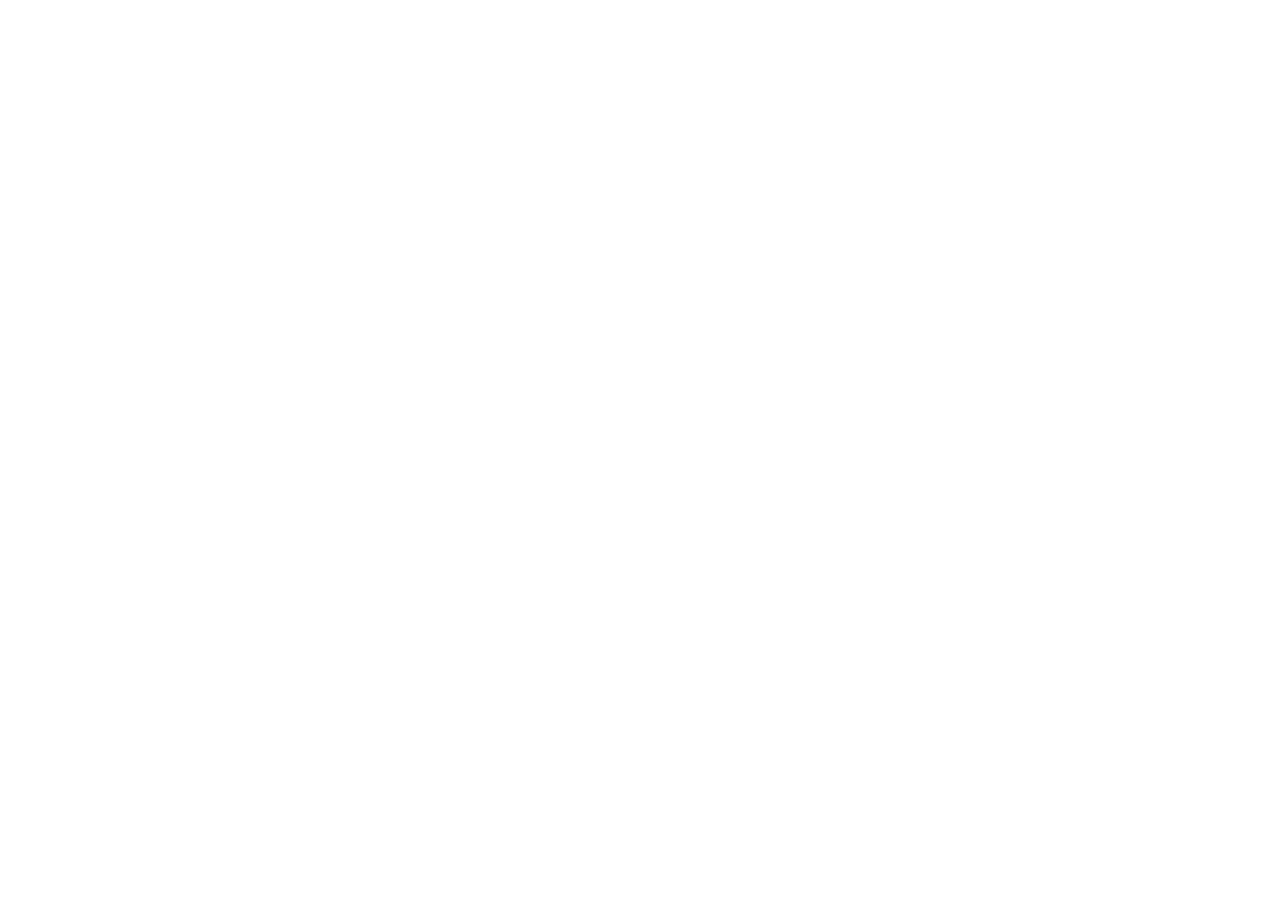
==== index.html @ 340888da "ok" ====
<!DOCTYPE html>
<html lang="en">
<head>
    <meta charset="UTF-8">
    <meta name="viewport" content="width=device-width, initial-scale=1.0">
    <title>Document</title>
    
</head>
<body>
    <nav>
        
    </nav>
    <footer></footer>
</body>
</html>
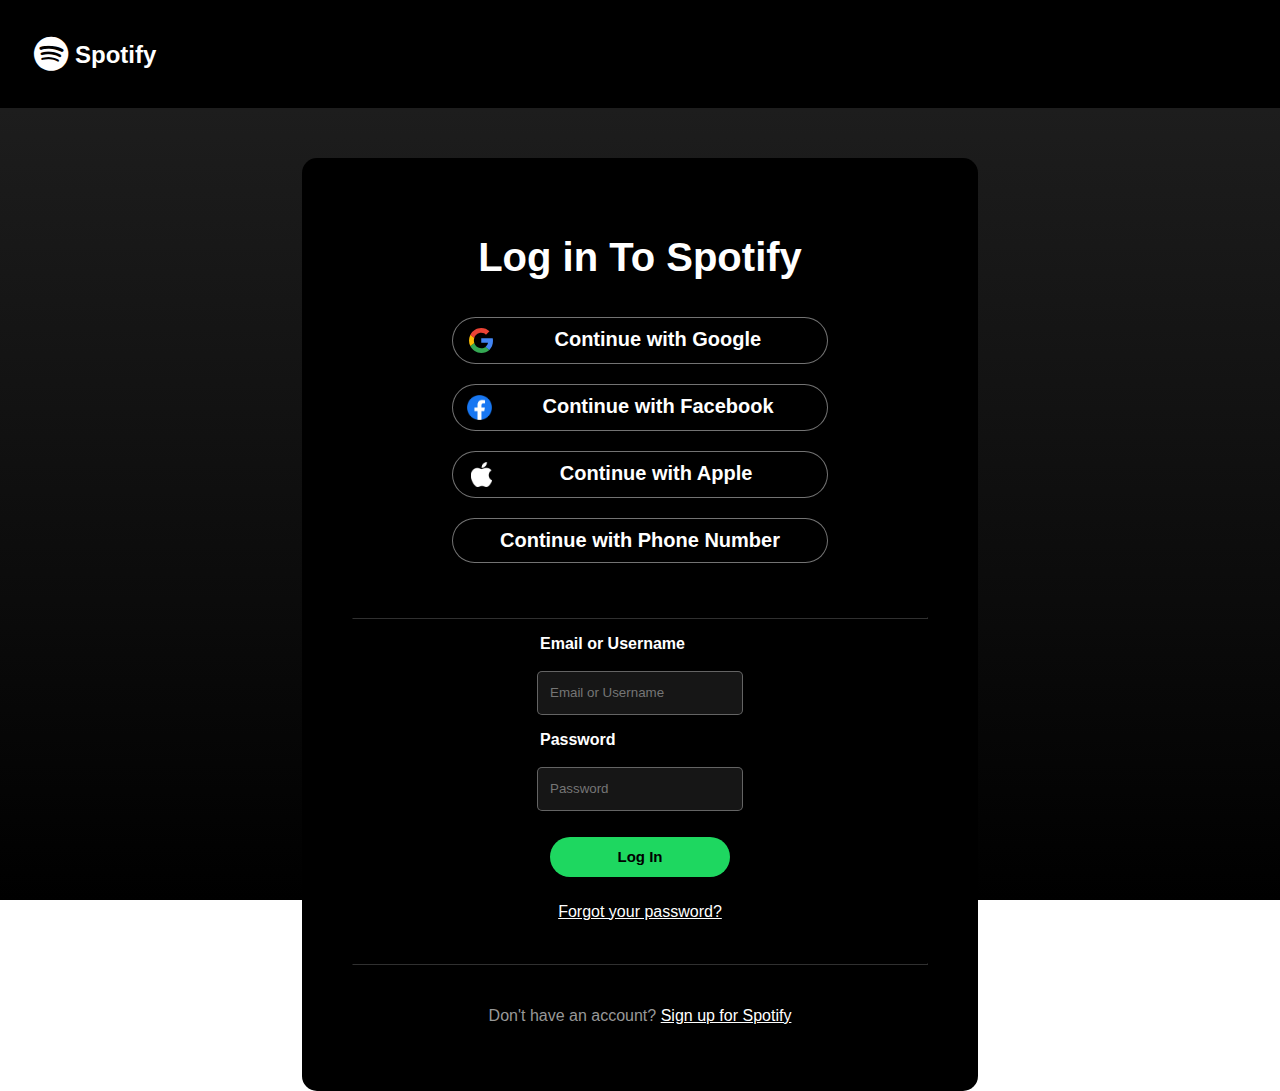
==== commit 87899838: "Rename login.html to index.html" ====
--- a/index.html
+++ b/index.html
@@ -3,13 +3,48 @@
 <head>
     <meta charset="UTF-8">
     <meta name="viewport" content="width=device-width, initial-scale=1.0">
-    <title>Document</title>
-    
+    <title>Log in -Spotify Clone</title>
+    <link rel="stylesheet" href="logstyl.css">
+    <link rel="icon" type="image/x-icon" href="spotify copy.ico">
+    <link rel="stylesheet" href="https://cdnjs.cloudflare.com/ajax/libs/font-awesome/4.7.0/css/font-awesome.min.css">
 </head>
 <body>
-    <nav>
+    <header>
+        <i style="font-size:40px" class="fa" id="splogo">&#xf1bc;</i>
+        <h2 id="sp">Spotify</h2>
+    </header>
+    <main>
+        <h1 id="log"><b>Log in To Spotify</b></h1>
+        <div class="loginoptions">
+            
+            <div class="boxes">
+                <img src="GOOG.svg" alt="google logo" height="25px" id="googlog">&nbsp Continue with Google</div>
+            <div class="boxes">
+                <img src="facebook.png" alt="facebook logo" height="25px" id="facelog">&nbsp Continue with Facebook</div>
+            <div class="boxes">
+                <img src="apple.png" alt="apple logo" height="25px" id="applelog">&nbsp Continue with Apple</div>
+            <div class="boxes">Continue with Phone Number</div>
+        </div>
+        <br>
+        <br>
         
-    </nav>
-    <footer></footer>
+         <hr>
+        <form action="#">
+            <p class="frm">
+                <label for = "email" >Email or Username</label><br>
+                <input type="text" id="name" name="name" placeholder="Email or Username"><br>
+            </p>
+            <p class="frm">
+                <label for = "pass" >Password</label><br>
+                <input type="password" id="pass" name="pass" placeholder="Password">
+            </p>
+            <button id="final">Log In</button>
+        </form>
+        <p><u>Forgot your password?</u></p><br>
+        <hr>
+        <br>
+        <p><span>Don't have an account? </span><u>Sign up for Spotify</u></p>
+    </main>
+    
 </body>
-</html>+</html>
--- a/logstyl.css
+++ b/logstyl.css
@@ -0,0 +1,132 @@
+*{
+    font-family: 'Open Sans', sans-serif;
+    color:white;
+}
+body{
+    background:repeating-linear-gradient(#212121,black);
+    height: 100%;
+    background-repeat: no-repeat;
+    background-attachment:  fixed;
+}
+header{
+    position: absolute;
+    top:0;
+    left:0;
+    display: flex;
+    justify-content: baseline;
+    background-color: black;
+    width:100%;
+    margin:0;
+    padding:4px;
+    height: 100px;
+
+}
+
+@import url('https://fonts.googleapis.com/css2?family=Open+Sans:wght@600;700&display=swap');
+
+#sp{
+    display: inline-block;
+    position: relative;
+    top:17px;
+    left:37px;
+    color: white;
+}
+
+#log{
+    font-size: 40px;
+    font-weight: bold;
+}
+
+#splogo{
+    position: relative;
+    top:30px;
+    left:30px;
+    color: white;
+    
+}
+
+main {
+    background-color: black;
+    margin: auto;
+    width:45vw;
+    border-radius: 15px;
+    text-align: center;
+    position: relative;
+    top:150px;
+    padding: 50px;
+}
+
+.loginoptions{
+    font-size: 20px;
+    margin:auto;
+    display: flex;
+    flex-wrap: wrap;
+    justify-content: space-evenly;
+}
+
+.boxes{
+    width:400px;
+    background-color: black;
+    margin: 10px 100px;
+    padding: 10px ;
+    border-radius: 25px;
+    font-size: 20px;
+    font-weight: 600;
+    display: flex;
+    justify-content: center;
+    border: 1.5px solid #ffffff73 ;
+    
+}
+
+#googlog{
+    position: relative;
+    left:-50px;
+}
+#facelog{
+    position: relative;
+    left:-39px;
+}
+#applelog{
+    position: relative;
+    left:-57px;
+}
+
+hr{
+    border-color: #4f4f4f9d;
+}
+
+::placeholder{
+    padding: 10px;
+}
+
+input{
+    background-color: #161616;
+    box-shadow: none;
+    border:1px solid rgba(255, 255, 255, 0.339);
+    height: 40px;
+    width:200px;
+    border-radius: 5px;
+}
+
+label{
+    display: block;
+    text-align: left;
+    margin: auto;
+    width:200px;
+    font-weight:bold ;
+}
+
+#final{
+    background-color:#1ED760 ;
+    border:0;
+    width:180px;
+    height:40px;
+    font-weight:bold ;
+    color: black;
+    font-size: 15px;
+    border-radius: 25px;
+    margin:10px;
+}
+span {
+    color: #989898;
+}